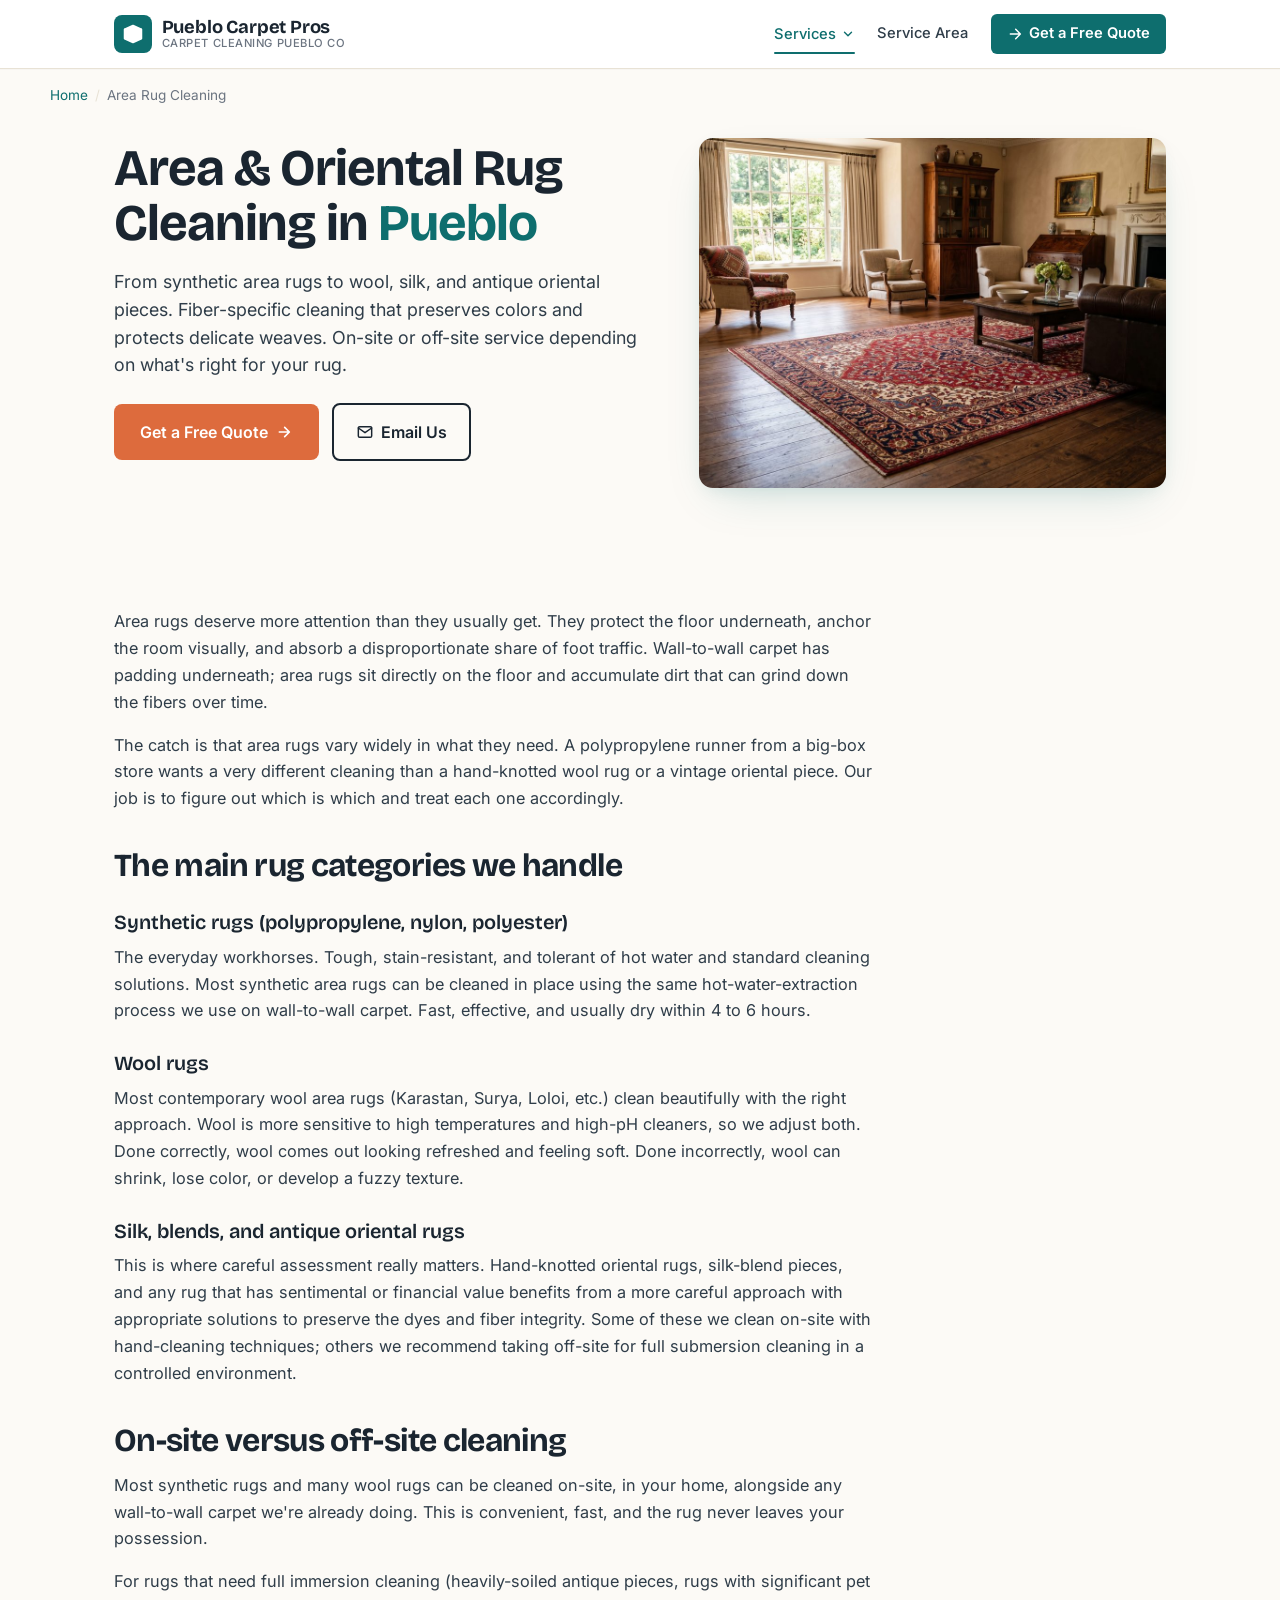
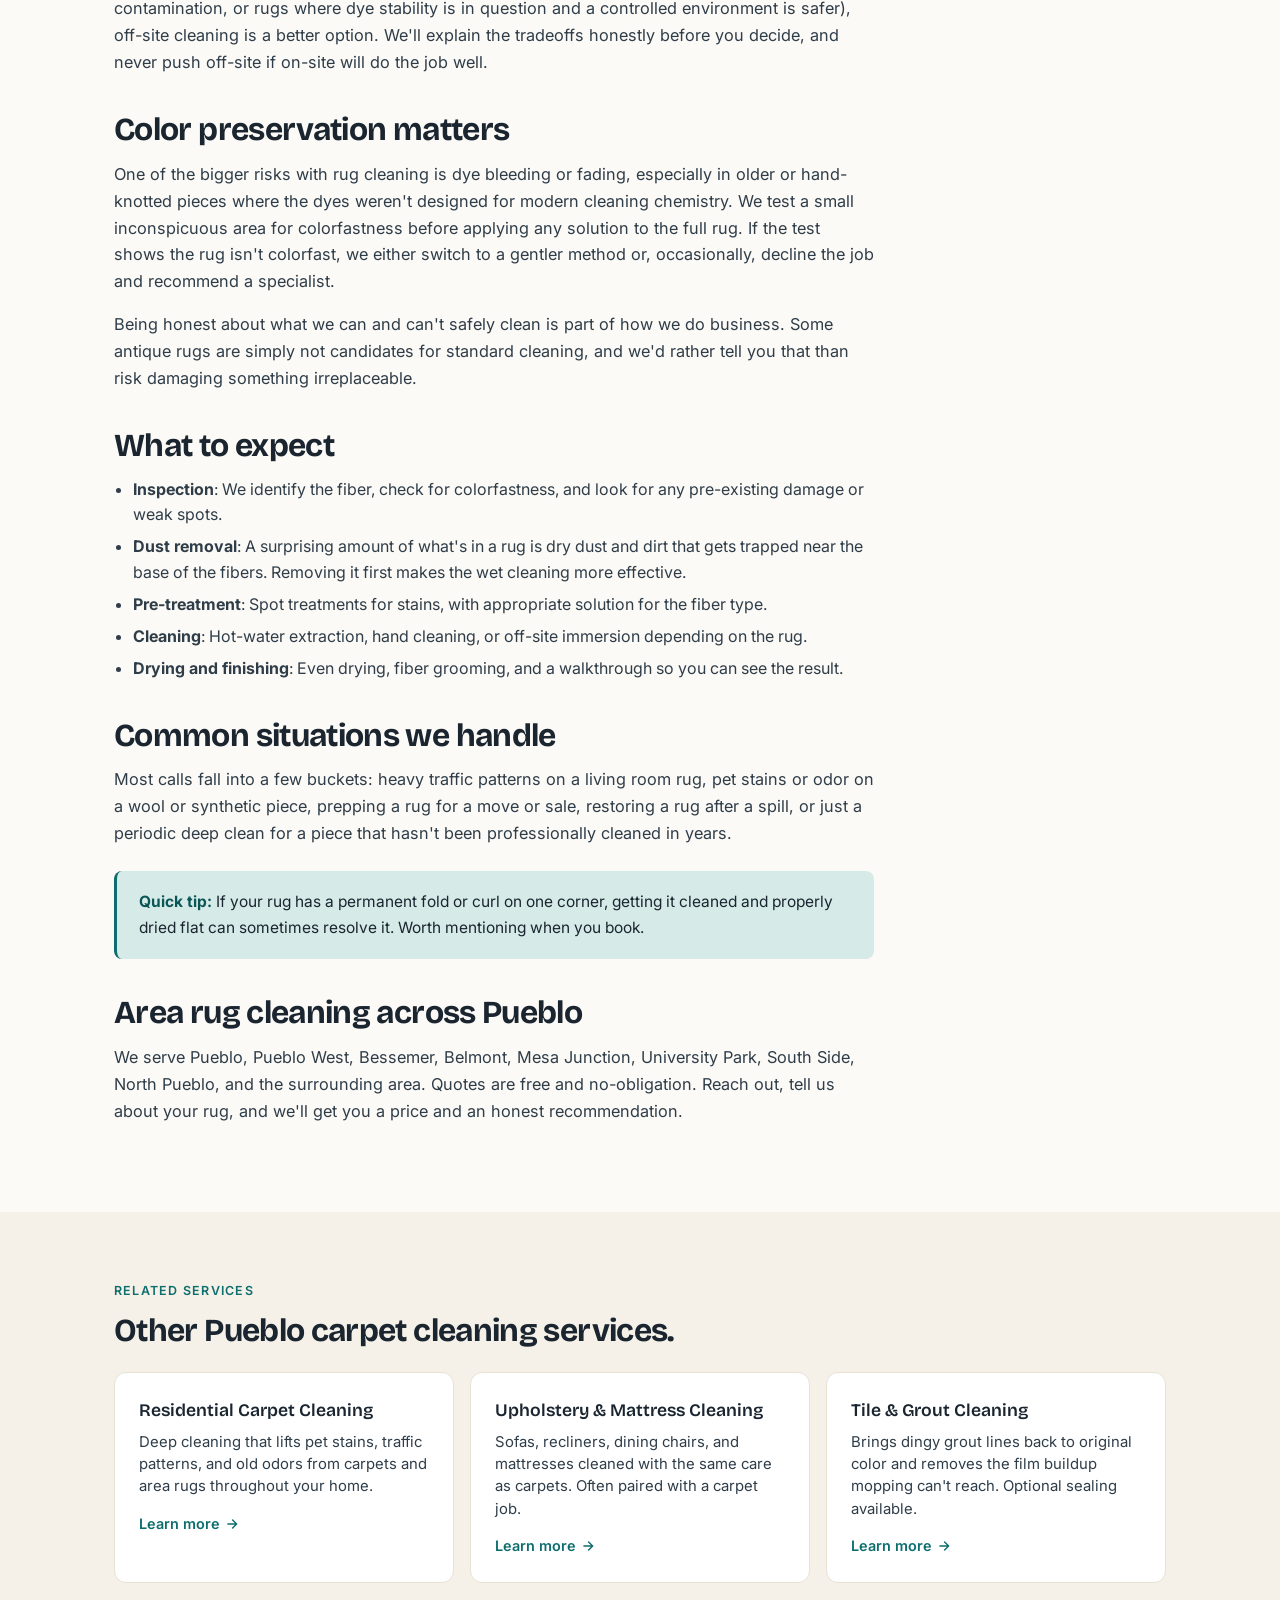
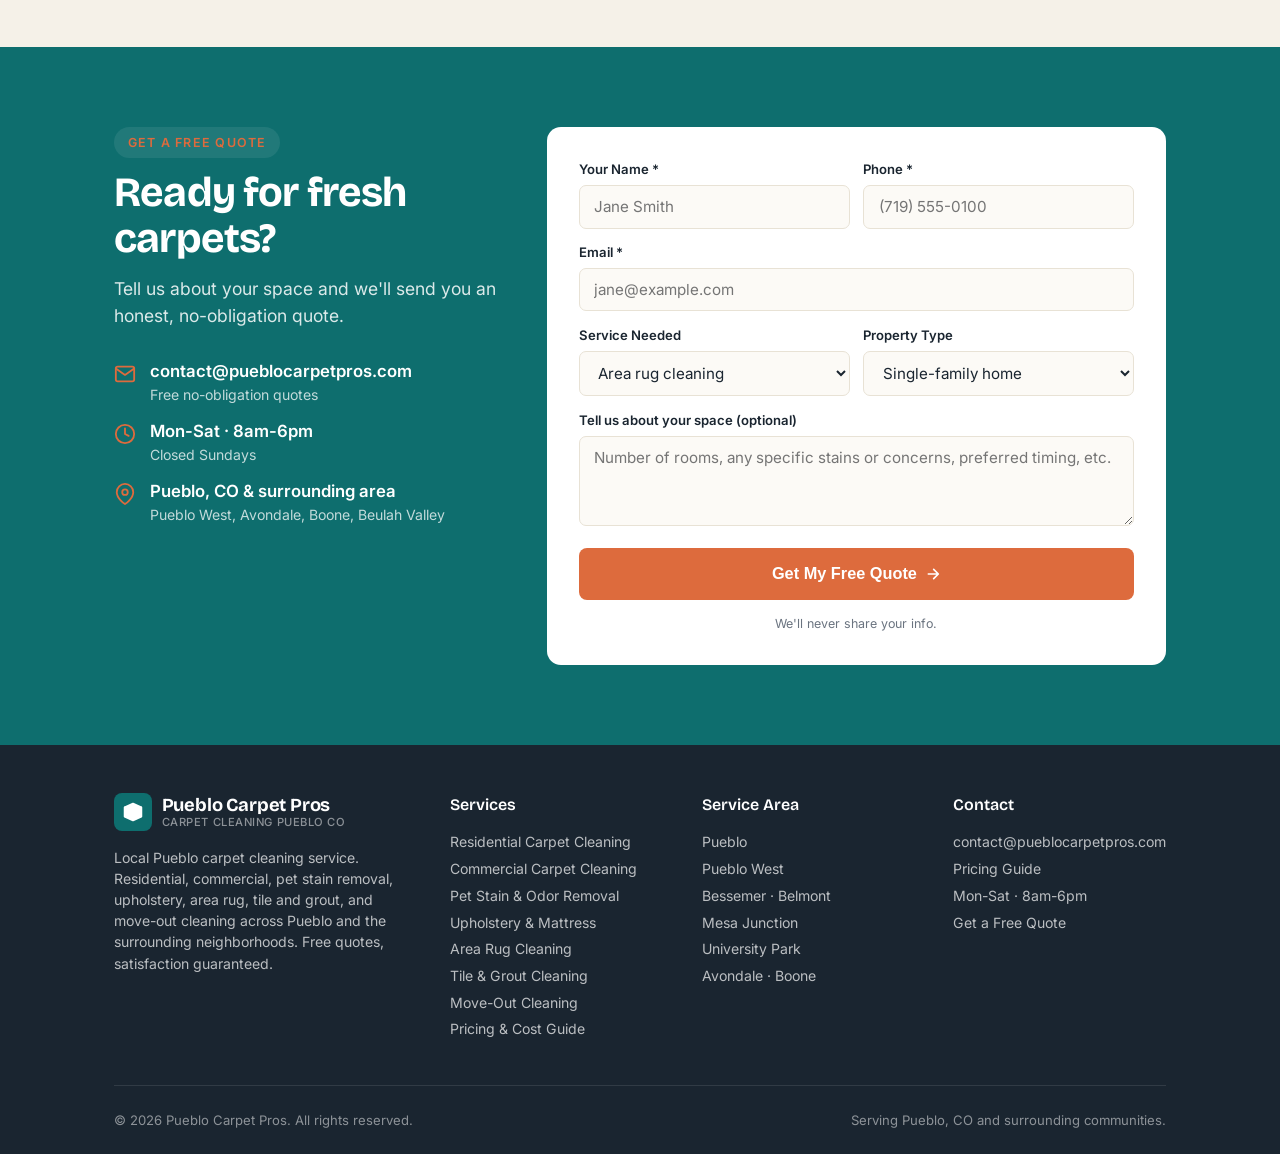
==== area-rug-cleaning-pueblo/index.html @ 42b5dabe "Restructure site: sticky nav with Services dropdown + dedicated service pages - Rebuild homepage as " ====
<!DOCTYPE html>
<html lang="en">
<head>
<meta charset="UTF-8" />
<meta name="viewport" content="width=device-width, initial-scale=1.0" />

<script async src="https://www.googletagmanager.com/gtag/js?id=G-DEKVT06JYV"></script>
<script>
  window.dataLayer = window.dataLayer || [];
  function gtag(){dataLayer.push(arguments);}
  gtag('js', new Date());
  gtag('config', 'G-DEKVT06JYV');
</script>

<title>Area Rug &amp; Oriental Rug Cleaning Pueblo CO | Pueblo Carpet Pros</title>
<meta name="description" content="Area and oriental rug cleaning in Pueblo, CO. Careful fiber-specific cleaning for synthetic, wool, silk, and antique rugs. On-site or off-site service. Free, no-obligation quotes." />
<meta name="robots" content="index, follow" />
<meta name="author" content="Pueblo Carpet Pros" />
<meta name="geo.region" content="US-CO" />
<meta name="geo.placename" content="Pueblo" />
<link rel="canonical" href="https://pueblocarpetpros.com/area-rug-cleaning-pueblo/" />

<!-- Open Graph -->
<meta property="og:type" content="article" />
<meta property="og:url" content="https://pueblocarpetpros.com/area-rug-cleaning-pueblo/" />
<meta property="og:title" content="Area Rug &amp; Oriental Rug Cleaning Pueblo CO | Pueblo Carpet Pros" />
<meta property="og:description" content="Area and oriental rug cleaning in Pueblo, CO. Careful fiber-specific cleaning for synthetic, wool, silk, and antique rugs. On-site or off-site service. Free, no-obligation quotes." />
<meta property="og:image" content="https://pueblocarpetpros.com/images/area-rug.jpg" />
<meta property="og:locale" content="en_US" />

<!-- Twitter Card -->
<meta name="twitter:card" content="summary_large_image" />
<meta name="twitter:url" content="https://pueblocarpetpros.com/area-rug-cleaning-pueblo/" />
<meta name="twitter:title" content="Area Rug &amp; Oriental Rug Cleaning Pueblo CO | Pueblo Carpet Pros" />
<meta name="twitter:description" content="Area and oriental rug cleaning in Pueblo, CO. Careful fiber-specific cleaning for synthetic, wool, silk, and antique rugs. On-site or off-site service. Free, no-obligation quotes." />
<meta name="twitter:image" content="https://pueblocarpetpros.com/images/area-rug.jpg" />

<link rel="icon" type="image/svg+xml" href="data:image/svg+xml,%3Csvg xmlns='http://www.w3.org/2000/svg' viewBox='0 0 32 32'%3E%3Crect width='32' height='32' rx='6' fill='%230e6e6e'/%3E%3Cpath d='M5 11l11-5 11 5M5 11v12l11 5 11-5V11M5 11l11 5 11-5M16 16v12' fill='none' stroke='%23ffffff' stroke-width='2.5' stroke-linecap='round' stroke-linejoin='round'/%3E%3C/svg%3E" />
<link rel="preconnect" href="https://fonts.googleapis.com">
<link rel="preconnect" href="https://fonts.gstatic.com" crossorigin>
<link href="https://fonts.googleapis.com/css2?family=Bricolage+Grotesque:opsz,wght@12..96,500;12..96,600;12..96,700&family=Inter:wght@400;500;600;700&display=swap" rel="stylesheet">
<link rel="stylesheet" href="/styles.css" />

<script type="application/ld+json">
{
  "@context": "https://schema.org",
  "@type": "BreadcrumbList",
  "itemListElement": [
    {"@type": "ListItem", "position": 1, "name": "Home", "item": "https://pueblocarpetpros.com/"},
    {"@type": "ListItem", "position": 2, "name": "Area Rug Cleaning", "item": "https://pueblocarpetpros.com/area-rug-cleaning-pueblo/"}
  ]
}
</script>

<script type="application/ld+json">
{
  "@context": "https://schema.org",
  "@type": "Service",
  "serviceType": "Area Rug Cleaning",
  "provider": {
    "@type": "ProfessionalService",
    "name": "Pueblo Carpet Pros",
    "url": "https://pueblocarpetpros.com/",
    "email": "contact@pueblocarpetpros.com"
  },
  "areaServed": [
    {"@type": "City", "name": "Pueblo"},
    {"@type": "City", "name": "Pueblo West"},
    {"@type": "City", "name": "Avondale"},
    {"@type": "City", "name": "Boone"}
  ],
  "description": "Area and oriental rug cleaning in Pueblo, CO. Careful fiber-specific cleaning for synthetic, wool, silk, and antique rugs. On-site or off-site service. Free, no-obligation quotes."
}
</script>

</head>
<body>

<header class="header">
  <div class="wrap">
    <a href="/" class="logo">
      <span class="logo-mark">
        <svg viewBox="0 0 24 24" fill="none" stroke="currentColor" stroke-width="2.2" stroke-linecap="round" stroke-linejoin="round"><path d="M3 7l9-4 9 4M3 7v10l9 4 9-4V7M3 7l9 4 9-4M12 11v10"/></svg>
      </span>
      <span class="logo-text">Pueblo Carpet Pros<small>Carpet Cleaning Pueblo CO</small></span>
    </a>
    <button class="nav-toggle" aria-label="Toggle menu" aria-expanded="false" aria-controls="primary-nav">
      <svg class="nav-icon-open" viewBox="0 0 24 24" fill="none" stroke="currentColor" stroke-width="2.2" stroke-linecap="round" stroke-linejoin="round"><line x1="3" y1="6" x2="21" y2="6"/><line x1="3" y1="12" x2="21" y2="12"/><line x1="3" y1="18" x2="21" y2="18"/></svg>
      <svg class="nav-icon-close" viewBox="0 0 24 24" fill="none" stroke="currentColor" stroke-width="2.2" stroke-linecap="round" stroke-linejoin="round"><line x1="6" y1="6" x2="18" y2="18"/><line x1="6" y1="18" x2="18" y2="6"/></svg>
    </button>
    <nav class="header-nav" id="primary-nav">
      <div class="nav-dropdown">
        <button class="nav-link nav-dropdown-toggle is-active" aria-expanded="false" aria-haspopup="true">
          Services
          <svg class="nav-chevron" viewBox="0 0 24 24" fill="none" stroke="currentColor" stroke-width="2.4" stroke-linecap="round" stroke-linejoin="round"><polyline points="6 9 12 15 18 9"/></svg>
        </button>
        <div class="nav-dropdown-menu" role="menu">
          <a href="/#residential" role="menuitem" class="">Residential Carpet Cleaning</a>
          <a href="/commercial-carpet-cleaning-pueblo/" role="menuitem" class="">Commercial Carpet Cleaning</a>
          <a href="/pet-stain-removal-pueblo/" role="menuitem" class="">Pet Stain & Odor Removal</a>
          <a href="/upholstery-cleaning-pueblo/" role="menuitem" class="">Upholstery & Mattress Cleaning</a>
          <a href="/area-rug-cleaning-pueblo/" role="menuitem" class="is-active">Area Rug Cleaning</a>
          <a href="/tile-grout-cleaning-pueblo/" role="menuitem" class="">Tile & Grout Cleaning</a>
          <a href="/move-out-carpet-cleaning-pueblo/" role="menuitem" class="">Move-Out Carpet Cleaning</a>
          <div class="nav-dropdown-sep"></div>
          <a href="/carpet-cleaning-cost-pueblo/" role="menuitem" class="">Pricing & Cost Guide</a>
        </div>
      </div>
      <a href="/#service-area" class="nav-link">Service Area</a>
      <a href="#contact" class="phone-btn">
        <svg viewBox="0 0 24 24" fill="none" stroke="currentColor" stroke-width="2.2" stroke-linecap="round" stroke-linejoin="round"><path d="M5 12h14M13 5l7 7-7 7"/></svg>
        Get a Free Quote
      </a>
    </nav>
  </div>
</header>


<div class="wrap breadcrumb">
  <a href="/">Home</a><span class="sep">/</span><span>Area Rug Cleaning</span>
</div>


<section class="svc-hero">
  <div class="wrap">
    <div class="svc-hero-grid">
      <div>
        <h1>Area &amp; Oriental Rug Cleaning in <span>Pueblo</span></h1>
        <p class="sub">From synthetic area rugs to wool, silk, and antique oriental pieces. Fiber-specific cleaning that preserves colors and protects delicate weaves. On-site or off-site service depending on what's right for your rug.</p>
        <div class="hero-ctas">
          <a href="#contact" class="btn-primary">
            Get a Free Quote
            <svg width="16" height="16" viewBox="0 0 24 24" fill="none" stroke="currentColor" stroke-width="2.5" stroke-linecap="round" stroke-linejoin="round"><path d="M5 12h14M13 5l7 7-7 7"/></svg>
          </a>
          <a href="mailto:contact@pueblocarpetpros.com" class="btn-secondary">
            <svg width="16" height="16" viewBox="0 0 24 24" fill="none" stroke="currentColor" stroke-width="2.2" stroke-linecap="round" stroke-linejoin="round"><path d="M4 4h16c1.1 0 2 .9 2 2v12c0 1.1-.9 2-2 2H4c-1.1 0-2-.9-2-2V6c0-1.1.9-2 2-2z"/><polyline points="22,6 12,13 2,6"/></svg>
            Email Us
          </a>
        </div>
      </div>
      <div class="svc-hero-image">
        <img src="/images/area-rug.jpg" alt="Traditional oriental area rug in a Pueblo home after professional rug cleaning" loading="eager" />
      </div>
    </div>
  </div>
</section>

<section>
  <div class="wrap">
    <article class="prose">
      <p>Area rugs deserve more attention than they usually get. They protect the floor underneath, anchor the room visually, and absorb a disproportionate share of foot traffic. Wall-to-wall carpet has padding underneath; area rugs sit directly on the floor and accumulate dirt that can grind down the fibers over time.</p>
      <p>The catch is that area rugs vary widely in what they need. A polypropylene runner from a big-box store wants a very different cleaning than a hand-knotted wool rug or a vintage oriental piece. Our job is to figure out which is which and treat each one accordingly.</p>

      <h2>The main rug categories we handle</h2>
      <h3>Synthetic rugs (polypropylene, nylon, polyester)</h3>
      <p>The everyday workhorses. Tough, stain-resistant, and tolerant of hot water and standard cleaning solutions. Most synthetic area rugs can be cleaned in place using the same hot-water-extraction process we use on wall-to-wall carpet. Fast, effective, and usually dry within 4 to 6 hours.</p>

      <h3>Wool rugs</h3>
      <p>Most contemporary wool area rugs (Karastan, Surya, Loloi, etc.) clean beautifully with the right approach. Wool is more sensitive to high temperatures and high-pH cleaners, so we adjust both. Done correctly, wool comes out looking refreshed and feeling soft. Done incorrectly, wool can shrink, lose color, or develop a fuzzy texture.</p>

      <h3>Silk, blends, and antique oriental rugs</h3>
      <p>This is where careful assessment really matters. Hand-knotted oriental rugs, silk-blend pieces, and any rug that has sentimental or financial value benefits from a more careful approach with appropriate solutions to preserve the dyes and fiber integrity. Some of these we clean on-site with hand-cleaning techniques; others we recommend taking off-site for full submersion cleaning in a controlled environment.</p>

      <h2>On-site versus off-site cleaning</h2>
      <p>Most synthetic rugs and many wool rugs can be cleaned on-site, in your home, alongside any wall-to-wall carpet we're already doing. This is convenient, fast, and the rug never leaves your possession.</p>
      <p>For rugs that need full immersion cleaning (heavily-soiled antique pieces, rugs with significant pet contamination, or rugs where dye stability is in question and a controlled environment is safer), off-site cleaning is a better option. We'll explain the tradeoffs honestly before you decide, and never push off-site if on-site will do the job well.</p>

      <h2>Color preservation matters</h2>
      <p>One of the bigger risks with rug cleaning is dye bleeding or fading, especially in older or hand-knotted pieces where the dyes weren't designed for modern cleaning chemistry. We test a small inconspicuous area for colorfastness before applying any solution to the full rug. If the test shows the rug isn't colorfast, we either switch to a gentler method or, occasionally, decline the job and recommend a specialist.</p>
      <p>Being honest about what we can and can't safely clean is part of how we do business. Some antique rugs are simply not candidates for standard cleaning, and we'd rather tell you that than risk damaging something irreplaceable.</p>

      <h2>What to expect</h2>
      <ul>
        <li><strong>Inspection</strong>: We identify the fiber, check for colorfastness, and look for any pre-existing damage or weak spots.</li>
        <li><strong>Dust removal</strong>: A surprising amount of what's in a rug is dry dust and dirt that gets trapped near the base of the fibers. Removing it first makes the wet cleaning more effective.</li>
        <li><strong>Pre-treatment</strong>: Spot treatments for stains, with appropriate solution for the fiber type.</li>
        <li><strong>Cleaning</strong>: Hot-water extraction, hand cleaning, or off-site immersion depending on the rug.</li>
        <li><strong>Drying and finishing</strong>: Even drying, fiber grooming, and a walkthrough so you can see the result.</li>
      </ul>

      <h2>Common situations we handle</h2>
      <p>Most calls fall into a few buckets: heavy traffic patterns on a living room rug, pet stains or odor on a wool or synthetic piece, prepping a rug for a move or sale, restoring a rug after a spill, or just a periodic deep clean for a piece that hasn't been professionally cleaned in years.</p>

      <div class="callout">
        <p><strong>Quick tip:</strong> If your rug has a permanent fold or curl on one corner, getting it cleaned and properly dried flat can sometimes resolve it. Worth mentioning when you book.</p>
      </div>

      <h2>Area rug cleaning across Pueblo</h2>
      <p>We serve Pueblo, Pueblo West, Bessemer, Belmont, Mesa Junction, University Park, South Side, North Pueblo, and the surrounding area. Quotes are free and no-obligation. Reach out, tell us about your rug, and we'll get you a price and an honest recommendation.</p>

    </article>
  </div>
</section>

<section class="related">
  <div class="wrap">
    <span class="section-eyebrow">Related Services</span>
    <h2 style="font-size: clamp(1.5rem, 2.8vw, 2rem);">Other Pueblo carpet cleaning services.</h2>
    <div class="related-grid">
      <a class="related-card" href="/#residential">
        <h3>Residential Carpet Cleaning</h3>
        <p>Deep cleaning that lifts pet stains, traffic patterns, and old odors from carpets and area rugs throughout your home.</p>
        <span class="related-cta">Learn more <svg width="14" height="14" viewBox="0 0 24 24" fill="none" stroke="currentColor" stroke-width="2.4" stroke-linecap="round" stroke-linejoin="round"><path d="M5 12h14M13 5l7 7-7 7"/></svg></span>
      </a>
      <a class="related-card" href="/upholstery-cleaning-pueblo/">
        <h3>Upholstery & Mattress Cleaning</h3>
        <p>Sofas, recliners, dining chairs, and mattresses cleaned with the same care as carpets. Often paired with a carpet job.</p>
        <span class="related-cta">Learn more <svg width="14" height="14" viewBox="0 0 24 24" fill="none" stroke="currentColor" stroke-width="2.4" stroke-linecap="round" stroke-linejoin="round"><path d="M5 12h14M13 5l7 7-7 7"/></svg></span>
      </a>
      <a class="related-card" href="/tile-grout-cleaning-pueblo/">
        <h3>Tile & Grout Cleaning</h3>
        <p>Brings dingy grout lines back to original color and removes the film buildup mopping can't reach. Optional sealing available.</p>
        <span class="related-cta">Learn more <svg width="14" height="14" viewBox="0 0 24 24" fill="none" stroke="currentColor" stroke-width="2.4" stroke-linecap="round" stroke-linejoin="round"><path d="M5 12h14M13 5l7 7-7 7"/></svg></span>
      </a>
    </div>
  </div>
</section>


<section id="contact" class="contact">
  <div class="wrap contact-grid">
    <div class="contact-info">
      <span class="section-eyebrow">Get a Free Quote</span>
      <h2>Ready for fresh carpets?</h2>
      <p class="section-lead">Tell us about your space and we'll send you an honest, no-obligation quote.</p>

      <div class="contact-details">
        <div class="contact-detail">
          <svg viewBox="0 0 24 24" fill="none" stroke="currentColor" stroke-width="2" stroke-linecap="round" stroke-linejoin="round"><path d="M4 4h16c1.1 0 2 .9 2 2v12c0 1.1-.9 2-2 2H4c-1.1 0-2-.9-2-2V6c0-1.1.9-2 2-2z"/><polyline points="22,6 12,13 2,6"/></svg>
          <div><strong>contact@pueblocarpetpros.com</strong><span>Free no-obligation quotes</span></div>
        </div>
        <div class="contact-detail">
          <svg viewBox="0 0 24 24" fill="none" stroke="currentColor" stroke-width="2" stroke-linecap="round" stroke-linejoin="round"><circle cx="12" cy="12" r="10"/><polyline points="12 6 12 12 16 14"/></svg>
          <div><strong>Mon-Sat &middot; 8am-6pm</strong><span>Closed Sundays</span></div>
        </div>
        <div class="contact-detail">
          <svg viewBox="0 0 24 24" fill="none" stroke="currentColor" stroke-width="2" stroke-linecap="round" stroke-linejoin="round"><path d="M21 10c0 7-9 13-9 13s-9-6-9-13a9 9 0 0 1 18 0z"/><circle cx="12" cy="10" r="3"/></svg>
          <div><strong>Pueblo, CO &amp; surrounding area</strong><span>Pueblo West, Avondale, Boone, Beulah Valley</span></div>
        </div>
      </div>
    </div>

    <form class="contact-form" name="quote-request" method="POST" data-netlify="true" netlify-honeypot="bot-field">
      <input type="hidden" name="form-name" value="quote-request" />
      <p style="display:none">
        <label>Don't fill this out if you're human: <input name="bot-field" /></label>
      </p>
      <div class="form-row">
        <div class="form-field">
          <label for="name">Your Name *</label>
          <input id="name" type="text" name="name" required placeholder="Jane Smith" />
        </div>
        <div class="form-field">
          <label for="phone">Phone *</label>
          <input id="phone" type="tel" name="phone" required placeholder="(719) 555-0100" />
        </div>
      </div>
      <div class="form-row">
        <div class="form-field full">
          <label for="email">Email *</label>
          <input id="email" type="email" name="email" required placeholder="jane@example.com" />
        </div>
      </div>
      <div class="form-row">
        <div class="form-field">
          <label for="service">Service Needed</label>
          <select id="service" name="service">
            <option>Residential carpet cleaning</option>
            <option>Commercial carpet cleaning</option>
            <option>Pet stain & odor removal</option>
            <option>Upholstery cleaning</option>
            <option selected>Area rug cleaning</option>
            <option>Tile & grout cleaning</option>
            <option>Move-in / move-out</option>
            <option>Not sure / other</option>
          </select>
        </div>
        <div class="form-field">
          <label for="property">Property Type</label>
          <select id="property" name="property">
            <option>Single-family home</option>
            <option>Apartment / condo</option>
            <option>Rental property</option>
            <option>Office / business</option>
            <option>Other</option>
          </select>
        </div>
      </div>
      <div class="form-row">
        <div class="form-field full">
          <label for="notes">Tell us about your space (optional)</label>
          <textarea id="notes" name="notes" placeholder="Number of rooms, any specific stains or concerns, preferred timing, etc."></textarea>
        </div>
      </div>
      <button type="submit" class="btn-primary">
        Get My Free Quote
        <svg width="16" height="16" viewBox="0 0 24 24" fill="none" stroke="currentColor" stroke-width="2.5" stroke-linecap="round" stroke-linejoin="round"><path d="M5 12h14M13 5l7 7-7 7"/></svg>
      </button>
      <p class="form-disclaim">We'll never share your info.</p>
    </form>
  </div>
</section>


<footer>
  <div class="wrap">
    <div class="footer-grid">
      <div>
        <a href="/" class="logo">
          <span class="logo-mark"><svg viewBox="0 0 24 24" fill="none" stroke="currentColor" stroke-width="2.2" stroke-linecap="round" stroke-linejoin="round"><path d="M3 7l9-4 9 4M3 7v10l9 4 9-4V7M3 7l9 4 9-4M12 11v10"/></svg></span>
          <span class="logo-text">Pueblo Carpet Pros<small>Carpet Cleaning Pueblo CO</small></span>
        </a>
        <p style="margin-top: 1rem;">Local Pueblo carpet cleaning service. Residential, commercial, pet stain removal, upholstery, area rug, tile and grout, and move-out cleaning across Pueblo and the surrounding neighborhoods. Free quotes, satisfaction guaranteed.</p>
      </div>
      <div>
        <h4>Services</h4>
        <ul>
          <li><a href="/#residential">Residential Carpet Cleaning</a></li>
          <li><a href="/commercial-carpet-cleaning-pueblo/">Commercial Carpet Cleaning</a></li>
          <li><a href="/pet-stain-removal-pueblo/">Pet Stain &amp; Odor Removal</a></li>
          <li><a href="/upholstery-cleaning-pueblo/">Upholstery &amp; Mattress</a></li>
          <li><a href="/area-rug-cleaning-pueblo/">Area Rug Cleaning</a></li>
          <li><a href="/tile-grout-cleaning-pueblo/">Tile &amp; Grout Cleaning</a></li>
          <li><a href="/move-out-carpet-cleaning-pueblo/">Move-Out Cleaning</a></li>
          <li><a href="/carpet-cleaning-cost-pueblo/">Pricing &amp; Cost Guide</a></li>
        </ul>
      </div>
      <div>
        <h4>Service Area</h4>
        <ul>
          <li>Pueblo</li>
          <li>Pueblo West</li>
          <li>Bessemer &middot; Belmont</li>
          <li>Mesa Junction</li>
          <li>University Park</li>
          <li>Avondale &middot; Boone</li>
        </ul>
      </div>
      <div>
        <h4>Contact</h4>
        <ul>
          <li><a href="mailto:contact@pueblocarpetpros.com">contact@pueblocarpetpros.com</a></li>
          <li><a href="/carpet-cleaning-cost-pueblo/">Pricing Guide</a></li>
          <li>Mon-Sat &middot; 8am-6pm</li>
          <li><a href="#contact">Get a Free Quote</a></li>
        </ul>
      </div>
    </div>
    <div class="footer-bottom">
      <span>&copy; 2026 Pueblo Carpet Pros. All rights reserved.</span>
      <span>Serving Pueblo, CO and surrounding communities.</span>
    </div>
  </div>
</footer>


<script>
(function() {
  var navToggle = document.querySelector('.nav-toggle');
  var nav = document.getElementById('primary-nav');
  var dropdown = document.querySelector('.nav-dropdown');
  var dropdownToggle = document.querySelector('.nav-dropdown-toggle');

  if (navToggle && nav) {
    navToggle.addEventListener('click', function(e) {
      e.stopPropagation();
      var open = nav.classList.toggle('is-open');
      navToggle.setAttribute('aria-expanded', open ? 'true' : 'false');
    });
  }

  if (dropdown && dropdownToggle) {
    dropdownToggle.addEventListener('click', function(e) {
      e.preventDefault();
      e.stopPropagation();
      var open = dropdown.classList.toggle('is-open');
      dropdownToggle.setAttribute('aria-expanded', open ? 'true' : 'false');
    });
  }

  document.addEventListener('click', function(e) {
    if (dropdown && !e.target.closest('.nav-dropdown')) {
      dropdown.classList.remove('is-open');
      if (dropdownToggle) dropdownToggle.setAttribute('aria-expanded', 'false');
    }
    if (nav && nav.classList.contains('is-open') && !e.target.closest('#primary-nav') && !e.target.closest('.nav-toggle')) {
      nav.classList.remove('is-open');
      if (navToggle) navToggle.setAttribute('aria-expanded', 'false');
    }
  });

  document.addEventListener('keydown', function(e) {
    if (e.key === 'Escape') {
      if (dropdown) {
        dropdown.classList.remove('is-open');
        if (dropdownToggle) dropdownToggle.setAttribute('aria-expanded', 'false');
      }
      if (nav) {
        nav.classList.remove('is-open');
        if (navToggle) navToggle.setAttribute('aria-expanded', 'false');
      }
    }
  });
})();
</script>

</body>
</html>
---- styles.css ----
:root {
    --bg: #fcfaf6;
    --surface: #ffffff;
    --surface-2: #f5f1e8;
    --ink: #1a2530;
    --ink-2: #2f3d49;
    --muted: #6b7480;
    --rule: #e8e2d5;
    --rule-2: #f0ecdf;
    --brand: #0e6e6e;
    --brand-dark: #0b5757;
    --brand-tint: #d6ebe8;
    --accent: #dd6b3d;
    --accent-dark: #b9572f;
    --serif: 'Bricolage Grotesque', Georgia, serif;
    --sans: 'Inter', -apple-system, BlinkMacSystemFont, sans-serif;
  }
  * { box-sizing: border-box; margin: 0; padding: 0; }
  html { scroll-behavior: smooth; }
  body { background: var(--bg); color: var(--ink); font-family: var(--sans); font-size: 17px; line-height: 1.55; -webkit-font-smoothing: antialiased; }
  img { max-width: 100%; height: auto; display: block; }
  a { color: var(--brand); text-decoration: none; }
  a:hover { color: var(--brand-dark); }

  .wrap { max-width: 1180px; margin: 0 auto; padding: 0 5%; }

  /* HEADER */
  .header { background: var(--surface); border-bottom: 1px solid var(--rule); position: sticky; top: 0; z-index: 100; padding: 0.85rem 0; box-shadow: 0 1px 0 rgba(0,0,0,0.02); }
  .header .wrap { display: flex; align-items: center; justify-content: space-between; gap: 1rem; position: relative; }
  .logo { display: flex; align-items: center; gap: 0.6rem; flex-shrink: 0; }
  .logo-mark { width: 38px; height: 38px; background: var(--brand); display: flex; align-items: center; justify-content: center; border-radius: 8px; }
  .logo-mark svg { width: 22px; height: 22px; fill: #fff; color: #fff; }
  .logo-text { font-family: var(--serif); font-weight: 700; font-size: 1.15rem; color: var(--ink); letter-spacing: -0.01em; line-height: 1; }
  .logo-text small { display: block; font-family: var(--sans); font-weight: 500; font-size: 0.7rem; color: var(--muted); margin-top: 2px; letter-spacing: 0.05em; text-transform: uppercase; }

  .nav-toggle { display: none; background: transparent; border: none; padding: 0.4rem; cursor: pointer; color: var(--ink); border-radius: 6px; }
  .nav-toggle:hover { background: var(--surface-2); }
  .nav-toggle svg { width: 26px; height: 26px; display: block; }
  .nav-toggle .nav-icon-close { display: none; }
  .nav-toggle[aria-expanded="true"] .nav-icon-open { display: none; }
  .nav-toggle[aria-expanded="true"] .nav-icon-close { display: block; }

  .header-nav { display: flex; align-items: center; gap: 1.4rem; }
  .header-nav .nav-link {
    font-size: 0.92rem;
    color: var(--ink-2);
    font-weight: 500;
    background: transparent;
    border: none;
    padding: 0.3rem 0;
    font-family: inherit;
    cursor: pointer;
    display: inline-flex;
    align-items: center;
    gap: 0.3rem;
    position: relative;
    text-decoration: none;
  }
  .header-nav .nav-link:hover { color: var(--brand); }
  .header-nav .nav-link.is-active { color: var(--brand); }
  .header-nav .nav-link.is-active::after {
    content: '';
    position: absolute;
    left: 0; right: 0;
    bottom: -6px;
    height: 2px;
    background: var(--brand);
    border-radius: 2px;
  }

  /* Services dropdown */
  .nav-dropdown { position: relative; }
  .nav-chevron { width: 14px; height: 14px; transition: transform 0.18s; }
  .nav-dropdown-toggle[aria-expanded="true"] .nav-chevron { transform: rotate(180deg); }
  .nav-dropdown-menu {
    position: absolute;
    top: calc(100% + 0.95rem);
    left: -0.85rem;
    min-width: 280px;
    background: var(--surface);
    border: 1px solid var(--rule);
    border-radius: 12px;
    box-shadow: 0 18px 40px -12px rgba(14, 110, 110, 0.18), 0 4px 14px -4px rgba(0,0,0,0.05);
    padding: 0.5rem;
    opacity: 0;
    visibility: hidden;
    transform: translateY(-6px);
    transition: opacity 0.15s, visibility 0.15s, transform 0.15s;
    z-index: 110;
  }
  .nav-dropdown:hover .nav-dropdown-menu,
  .nav-dropdown:focus-within .nav-dropdown-menu,
  .nav-dropdown.is-open .nav-dropdown-menu {
    opacity: 1;
    visibility: visible;
    transform: translateY(0);
  }
  .nav-dropdown-menu a {
    display: block;
    padding: 0.55rem 0.85rem;
    font-size: 0.93rem;
    color: var(--ink-2);
    border-radius: 7px;
    font-weight: 500;
    text-decoration: none;
    line-height: 1.35;
  }
  .nav-dropdown-menu a:hover { background: var(--brand-tint); color: var(--brand-dark); }
  .nav-dropdown-menu a.is-active { background: var(--brand-tint); color: var(--brand-dark); }
  .nav-dropdown-sep { height: 1px; background: var(--rule); margin: 0.4rem 0.5rem; }

  .phone-btn { background: var(--brand); color: #fff !important; padding: 0.55rem 1rem; font-weight: 600; font-size: 0.92rem; border-radius: 6px; display: inline-flex; align-items: center; gap: 0.4rem; text-decoration: none; border: none; cursor: pointer; }
  .phone-btn:hover { background: var(--brand-dark); color: #fff !important; }
  .phone-btn svg { width: 16px; height: 16px; }

  @media (max-width: 860px) {
    .nav-toggle { display: inline-flex; align-items: center; justify-content: center; }
    .header-nav {
      position: absolute;
      top: 100%;
      left: 0;
      right: 0;
      background: var(--surface);
      border-bottom: 1px solid var(--rule);
      box-shadow: 0 14px 30px -12px rgba(0,0,0,0.1);
      flex-direction: column;
      align-items: stretch;
      gap: 0;
      padding: 0.5rem 5%;
      display: none;
      z-index: 99;
    }
    .header-nav.is-open { display: flex; }
    .header-nav .nav-link {
      padding: 0.85rem 0.5rem;
      font-size: 1rem;
      width: 100%;
      justify-content: space-between;
      border-radius: 7px;
    }
    .header-nav .nav-link:hover { background: var(--surface-2); }
    .header-nav .nav-link.is-active::after { display: none; }
    .header-nav .nav-link.is-active { background: var(--brand-tint); }
    .nav-dropdown { width: 100%; }
    .nav-dropdown-menu {
      position: static;
      min-width: 0;
      background: transparent;
      border: none;
      box-shadow: none;
      padding: 0.1rem 0 0.4rem 0.6rem;
      margin-bottom: 0.1rem;
      opacity: 1;
      visibility: visible;
      transform: none;
      display: none;
    }
    .nav-dropdown:hover .nav-dropdown-menu,
    .nav-dropdown:focus-within .nav-dropdown-menu { display: none; }
    .nav-dropdown.is-open .nav-dropdown-menu { display: block; }
    .nav-dropdown-menu a { padding: 0.65rem 0.85rem; font-size: 0.95rem; }
    .nav-dropdown-sep { margin: 0.3rem 0.85rem; }
    .phone-btn { justify-content: center; width: 100%; margin-top: 0.4rem; padding: 0.85rem 1rem; }
  }

  /* HERO */
  .hero { padding: 4rem 0 4.5rem; position: relative; overflow: hidden; }
  .hero-grid { display: grid; grid-template-columns: 1.1fr 1fr; gap: 3rem; align-items: center; }
  @media (max-width: 820px) { .hero-grid { grid-template-columns: 1fr; gap: 2rem; } }
  .hero-eyebrow { display: inline-block; font-size: 0.78rem; font-weight: 600; color: var(--brand); letter-spacing: 0.1em; text-transform: uppercase; background: var(--brand-tint); padding: 0.35rem 0.85rem; border-radius: 999px; margin-bottom: 1.25rem; }
  .hero h1 { font-family: var(--serif); font-weight: 700; font-size: clamp(2.2rem, 5vw, 3.6rem); line-height: 1.05; letter-spacing: -0.025em; color: var(--ink); margin-bottom: 1.1rem; }
  .hero h1 span { color: var(--brand); }
  .hero .sub { font-size: 1.18rem; color: var(--ink-2); line-height: 1.55; margin-bottom: 1.75rem; max-width: 540px; }
  .hero-ctas { display: flex; flex-wrap: wrap; gap: 0.85rem; align-items: center; margin-bottom: 1.5rem; }
  .btn-primary { background: var(--accent); color: #fff; padding: 0.95rem 1.65rem; font-weight: 600; font-size: 1rem; border-radius: 8px; border: none; cursor: pointer; transition: background 0.15s; display: inline-flex; align-items: center; gap: 0.5rem; }
  .btn-primary:hover { background: var(--accent-dark); color: #fff; }
  .btn-secondary { background: transparent; color: var(--ink); padding: 0.9rem 1.4rem; font-weight: 600; font-size: 1rem; border: 2px solid var(--ink); border-radius: 8px; display: inline-flex; align-items: center; gap: 0.5rem; }
  .btn-secondary:hover { background: var(--ink); color: #fff; }
  .hero-trust { display: flex; gap: 1.5rem; flex-wrap: wrap; font-size: 0.88rem; color: var(--muted); }
  .hero-trust span { display: inline-flex; align-items: center; gap: 0.4rem; }
  .hero-trust svg { width: 16px; height: 16px; color: var(--brand); }
  .hero-image { border-radius: 14px; overflow: hidden; box-shadow: 0 20px 50px -20px rgba(14, 110, 110, 0.25), 0 6px 20px -6px rgba(14, 110, 110, 0.15); }
  .hero-image img { width: 100%; aspect-ratio: 16/10; object-fit: cover; }

  /* SECTION COMMON */
  section { padding: 4.5rem 0; }
  .section-eyebrow { display: inline-block; font-size: 0.78rem; font-weight: 600; color: var(--brand); letter-spacing: 0.1em; text-transform: uppercase; margin-bottom: 0.75rem; }
  h2 { font-family: var(--serif); font-weight: 700; font-size: clamp(1.8rem, 3.5vw, 2.6rem); line-height: 1.1; letter-spacing: -0.02em; color: var(--ink); margin-bottom: 0.85rem; }
  .section-lead { font-size: 1.1rem; color: var(--ink-2); max-width: 720px; line-height: 1.55; margin-bottom: 2rem; }

  /* TRUST BAR */
  .trust-bar { background: var(--surface); border-top: 1px solid var(--rule); border-bottom: 1px solid var(--rule); padding: 1.25rem 0; }
  .trust-bar-grid { display: grid; grid-template-columns: repeat(4, 1fr); gap: 1.5rem; align-items: center; }
  @media (max-width: 720px) { .trust-bar-grid { grid-template-columns: repeat(2, 1fr); gap: 1rem; } }
  .trust-item { display: flex; align-items: center; gap: 0.65rem; }
  .trust-item svg { width: 24px; height: 24px; color: var(--brand); flex-shrink: 0; }
  .trust-item div { line-height: 1.3; }
  .trust-item strong { display: block; font-size: 0.92rem; color: var(--ink); font-weight: 600; }
  .trust-item small { display: block; font-size: 0.78rem; color: var(--muted); }

  /* SERVICES */
  .services-grid { display: grid; grid-template-columns: repeat(3, 1fr); gap: 1.25rem; margin-top: 2rem; }
  @media (max-width: 980px) { .services-grid { grid-template-columns: repeat(2, 1fr); } }
  @media (max-width: 580px) { .services-grid { grid-template-columns: 1fr; } }
  .service-card { background: var(--surface); border: 1px solid var(--rule); border-radius: 14px; padding: 2rem 1.85rem; transition: border-color 0.15s, box-shadow 0.15s; }
  .service-card:hover { border-color: var(--brand); box-shadow: 0 10px 30px -10px rgba(14, 110, 110, 0.15); }
  .service-icon { width: 48px; height: 48px; background: var(--brand-tint); border-radius: 10px; display: flex; align-items: center; justify-content: center; margin-bottom: 1rem; }
  .service-icon svg { width: 26px; height: 26px; color: var(--brand); }
  .service-card h3 { font-family: var(--serif); font-weight: 600; font-size: 1.3rem; color: var(--ink); margin-bottom: 0.5rem; line-height: 1.2; }
  .service-card p { font-size: 0.97rem; color: var(--ink-2); line-height: 1.55; margin-bottom: 0.85rem; }
  .service-card .price { font-size: 0.85rem; color: var(--muted); font-weight: 500; }
  .service-card .price strong { color: var(--brand); font-weight: 700; }

  /* SERVICE DETAIL (long-form sections with images) */
  .service-details { background: var(--bg); }
  .service-detail { display: grid; grid-template-columns: 1fr 1fr; gap: 3rem; align-items: center; margin-bottom: 4rem; }
  .service-detail:last-of-type { margin-bottom: 0; }
  .service-detail.flipped .sd-image { order: 2; }
  .service-detail.flipped .sd-content { order: 1; }
  .sd-image { border-radius: 14px; overflow: hidden; box-shadow: 0 15px 40px -15px rgba(14, 110, 110, 0.2); }
  .sd-image img { width: 100%; aspect-ratio: 4/3; object-fit: cover; display: block; }
  .sd-content .sd-eyebrow { display: inline-block; font-size: 0.72rem; font-weight: 600; color: var(--brand); letter-spacing: 0.1em; text-transform: uppercase; background: var(--brand-tint); padding: 0.3rem 0.75rem; border-radius: 999px; margin-bottom: 0.85rem; }
  .sd-content h3 { font-family: var(--serif); font-weight: 700; font-size: 1.7rem; color: var(--ink); margin-bottom: 1rem; line-height: 1.15; letter-spacing: -0.01em; }
  .sd-content p { font-size: 1rem; line-height: 1.65; margin-bottom: 0.9rem; color: var(--ink-2); }
  .sd-content .sd-cta { margin-top: 1.25rem; display: inline-flex; align-items: center; gap: 0.4rem; color: var(--brand); font-weight: 600; font-size: 0.95rem; }
  .sd-content .sd-cta:hover { color: var(--accent); }
  .sd-content .sd-cta svg { width: 14px; height: 14px; transition: transform 0.15s; }
  .sd-content .sd-cta:hover svg { transform: translateX(2px); }
  @media (max-width: 820px) {
    .service-detail, .service-detail.flipped { grid-template-columns: 1fr; gap: 1.5rem; margin-bottom: 3rem; }
    .service-detail.flipped .sd-image, .service-detail.flipped .sd-content { order: initial; }
  }

  /* WHY US */
  .why-us { background: var(--surface-2); }
  .why-grid { display: grid; grid-template-columns: repeat(3, 1fr); gap: 1.25rem; margin-top: 2rem; }
  @media (max-width: 720px) { .why-grid { grid-template-columns: 1fr; } }
  .why-item { background: var(--surface); padding: 1.5rem; border-radius: 12px; border-left: 3px solid var(--brand); }
  .why-item h4 { font-family: var(--serif); font-weight: 600; font-size: 1.05rem; color: var(--ink); margin-bottom: 0.35rem; }
  .why-item p { font-size: 0.92rem; color: var(--ink-2); line-height: 1.5; }

  /* HOW IT WORKS */
  .steps-grid { display: grid; grid-template-columns: repeat(3, 1fr); gap: 1.25rem; margin-top: 2.5rem; position: relative; }
  @media (max-width: 720px) { .steps-grid { grid-template-columns: 1fr; } }
  .steps-grid-4 { display: grid; grid-template-columns: repeat(4, 1fr); gap: 1rem; margin-top: 2.5rem; }
  @media (max-width: 980px) { .steps-grid-4 { grid-template-columns: repeat(2, 1fr); gap: 1.25rem; } }
  @media (max-width: 520px) { .steps-grid-4 { grid-template-columns: 1fr; } }
  .step { background: var(--surface); border: 1px solid var(--rule); border-radius: 14px; padding: 2rem 1.75rem; position: relative; }
  .step-num { position: absolute; top: -18px; left: 1.75rem; background: var(--brand); color: #fff; width: 36px; height: 36px; border-radius: 50%; display: flex; align-items: center; justify-content: center; font-family: var(--serif); font-weight: 700; font-size: 1.05rem; }
  .step h4 { font-family: var(--serif); font-weight: 600; font-size: 1.25rem; color: var(--ink); margin: 0.5rem 0 0.6rem; }
  .step p { font-size: 0.97rem; color: var(--ink-2); line-height: 1.55; }

  /* PRICING */
  .pricing-table { background: var(--surface); border: 1px solid var(--rule); border-radius: 14px; overflow: hidden; margin-top: 2rem; }
  .pricing-row { display: grid; grid-template-columns: 1fr auto; padding: 1.15rem 1.75rem; border-bottom: 1px solid var(--rule-2); align-items: center; gap: 1rem; }
  .pricing-row:last-of-type { border-bottom: none; }
  .pricing-row .item { font-weight: 500; color: var(--ink); font-size: 1rem; }
  .pricing-row .item small { display: block; color: var(--muted); font-size: 0.82rem; font-weight: 400; margin-top: 2px; }
  .pricing-row .price-val { font-family: var(--serif); font-weight: 700; color: var(--brand); font-size: 1.2rem; }
  .pricing-row .price-val small { font-size: 0.7rem; color: var(--muted); font-weight: 500; margin-right: 4px; }
  .pricing-note { background: var(--brand-tint); padding: 1.15rem 1.75rem; font-size: 0.92rem; color: var(--ink-2); }
  .pricing-note strong { color: var(--brand-dark); }

  /* SERVICE AREA */
  .area-grid { display: grid; grid-template-columns: 1.3fr 1fr; gap: 2.5rem; align-items: start; margin-top: 2rem; }
  @media (max-width: 720px) { .area-grid { grid-template-columns: 1fr; gap: 1.5rem; } }
  .area-list { background: var(--surface); border: 1px solid var(--rule); border-radius: 14px; padding: 2rem; }
  .area-list h3 { font-family: var(--serif); font-weight: 600; font-size: 1.1rem; color: var(--ink); margin-bottom: 1rem; }
  .area-list ul { list-style: none; display: grid; grid-template-columns: 1fr 1fr; gap: 0.5rem 1rem; }
  .area-list ul li { display: flex; align-items: center; gap: 0.4rem; font-size: 0.94rem; color: var(--ink-2); }
  .area-list ul li::before { content: ''; width: 6px; height: 6px; background: var(--brand); border-radius: 50%; flex-shrink: 0; }

  /* TESTIMONIALS */
  .testimonials { background: var(--surface-2); }
  .test-grid { display: grid; grid-template-columns: repeat(3, 1fr); gap: 1.25rem; margin-top: 2.5rem; }
  @media (max-width: 820px) { .test-grid { grid-template-columns: 1fr; } }
  .test-card { background: var(--surface); padding: 1.75rem; border-radius: 12px; border-top: 3px solid var(--accent); }
  .test-stars { color: var(--accent); font-size: 1rem; letter-spacing: 2px; margin-bottom: 0.85rem; }
  .test-quote { font-family: var(--serif); font-weight: 500; font-size: 1.05rem; line-height: 1.45; color: var(--ink); margin-bottom: 1rem; }
  .test-quote::before { content: '"'; color: var(--brand); }
  .test-quote::after { content: '"'; color: var(--brand); }
  .test-author { font-size: 0.85rem; color: var(--muted); font-weight: 500; }

  /* FAQ */
  .faq-list { margin-top: 2rem; max-width: 820px; }
  .faq-item { background: var(--surface); border: 1px solid var(--rule); border-radius: 10px; margin-bottom: 0.65rem; overflow: hidden; }
  .faq-q { padding: 1.15rem 1.5rem; font-weight: 600; font-size: 1.02rem; color: var(--ink); cursor: pointer; list-style: none; display: flex; justify-content: space-between; align-items: center; gap: 1rem; }
  .faq-q::after { content: '+'; font-family: var(--serif); font-weight: 700; font-size: 1.5rem; color: var(--brand); transition: transform 0.2s; }
  details[open] .faq-q::after { transform: rotate(45deg); }
  .faq-a { padding: 0 1.5rem 1.25rem; color: var(--ink-2); line-height: 1.6; font-size: 0.97rem; }

  /* CONTACT */
  .contact { background: var(--brand); color: #fff; padding: 5rem 0; }
  .contact-grid { display: grid; grid-template-columns: 1fr 1.1fr; gap: 3rem; align-items: start; }
  @media (max-width: 820px) { .contact-grid { grid-template-columns: 1fr; gap: 2rem; } }
  .contact-info .section-eyebrow { color: var(--accent); background: rgba(255,255,255,0.08); padding: 0.35rem 0.85rem; border-radius: 999px; }
  .contact-info h2 { color: #fff; }
  .contact-info .section-lead { color: rgba(255,255,255,0.85); }
  .contact-details { margin-top: 1.5rem; }
  .contact-detail { display: flex; align-items: start; gap: 0.85rem; margin-bottom: 1rem; }
  .contact-detail svg { width: 22px; height: 22px; color: var(--accent); flex-shrink: 0; margin-top: 2px; }
  .contact-detail strong { display: block; font-size: 1.05rem; font-weight: 600; color: #fff; line-height: 1.2; }
  .contact-detail span { display: block; font-size: 0.88rem; color: rgba(255,255,255,0.75); margin-top: 2px; }
  .contact-form { background: var(--surface); padding: 2rem; border-radius: 14px; }
  .form-row { display: grid; grid-template-columns: 1fr 1fr; gap: 0.85rem; margin-bottom: 0.85rem; }
  @media (max-width: 520px) { .form-row { grid-template-columns: 1fr; } }
  .form-field { display: flex; flex-direction: column; gap: 0.35rem; }
  .form-field.full { grid-column: 1 / -1; }
  .form-field label { font-size: 0.82rem; font-weight: 600; color: var(--ink); }
  .form-field input, .form-field select, .form-field textarea { padding: 0.7rem 0.9rem; border: 1px solid var(--rule); border-radius: 7px; font-family: var(--sans); font-size: 0.95rem; color: var(--ink); background: var(--bg); }
  .form-field input:focus, .form-field select:focus, .form-field textarea:focus { outline: none; border-color: var(--brand); }
  .form-field textarea { min-height: 90px; resize: vertical; }
  .contact-form .btn-primary { width: 100%; justify-content: center; margin-top: 0.5rem; padding: 1.05rem; font-size: 1.02rem; }
  .form-disclaim { font-size: 0.78rem; color: var(--muted); text-align: center; margin-top: 0.85rem; }

  /* FOOTER */
  footer { background: var(--ink); color: #fff; padding: 3rem 0 1.5rem; }
  .footer-grid { display: grid; grid-template-columns: 1.4fr 1fr 1fr 1fr; gap: 2.5rem; margin-bottom: 2.5rem; }
  @media (max-width: 720px) { .footer-grid { grid-template-columns: 1fr 1fr; gap: 1.5rem; } }
  @media (max-width: 480px) { .footer-grid { grid-template-columns: 1fr; } }
  footer h4 { font-family: var(--serif); font-weight: 600; font-size: 1rem; color: #fff; margin-bottom: 0.85rem; }
  footer p, footer li { font-size: 0.88rem; color: rgba(255,255,255,0.7); line-height: 1.5; }
  footer ul { list-style: none; }
  footer ul li { margin-bottom: 0.35rem; }
  footer ul li a { color: rgba(255,255,255,0.7); }
  footer ul li a:hover { color: var(--accent); }
  footer .logo-text { color: #fff; }
  footer .logo-text small { color: rgba(255,255,255,0.5); }
  footer .footer-bottom { padding-top: 1.5rem; border-top: 1px solid rgba(255,255,255,0.1); display: flex; justify-content: space-between; flex-wrap: wrap; gap: 1rem; font-size: 0.82rem; color: rgba(255,255,255,0.5); }

  /* HELPER */
  .center { text-align: center; }
  .text-center-section { text-align: center; }
  .text-center-section .section-lead { margin-left: auto; margin-right: auto; }

  /* BREADCRUMB (service + cost sub-pages) */
  .breadcrumb { padding: 1rem 0 0; font-size: 0.85rem; color: var(--muted); }
  .breadcrumb a { color: var(--brand); }
  .breadcrumb a:hover { color: var(--brand-dark); }
  .breadcrumb span.sep { margin: 0 0.45rem; color: var(--rule); }

  /* SERVICE PAGE HERO (compact, image-on-right) */
  .svc-hero { padding: 2rem 0 3rem; }
  .svc-hero-grid { display: grid; grid-template-columns: 1.15fr 1fr; gap: 3rem; align-items: center; }
  @media (max-width: 820px) { .svc-hero-grid { grid-template-columns: 1fr; gap: 2rem; } }
  .svc-hero h1 { font-family: var(--serif); font-weight: 700; font-size: clamp(2rem, 4.5vw, 3.2rem); line-height: 1.08; letter-spacing: -0.02em; color: var(--ink); margin-bottom: 1.05rem; }
  .svc-hero h1 span { color: var(--brand); }
  .svc-hero .sub { font-size: 1.12rem; color: var(--ink-2); line-height: 1.55; margin-bottom: 1.5rem; max-width: 540px; }
  .svc-hero-image { border-radius: 14px; overflow: hidden; box-shadow: 0 18px 45px -18px rgba(14, 110, 110, 0.22), 0 6px 18px -6px rgba(14, 110, 110, 0.12); }
  .svc-hero-image img { width: 100%; aspect-ratio: 4/3; object-fit: cover; }

  /* PROSE BLOCKS (long-form content for service pages) */
  .prose { max-width: 760px; }
  .prose h2 { margin-top: 2.25rem; margin-bottom: 0.85rem; font-size: clamp(1.55rem, 3vw, 2rem); }
  .prose h3 { font-family: var(--serif); font-weight: 600; font-size: 1.25rem; color: var(--ink); margin-top: 1.65rem; margin-bottom: 0.55rem; line-height: 1.25; }
  .prose p { font-size: 1.02rem; color: var(--ink-2); line-height: 1.65; margin-bottom: 1rem; }
  .prose ul { margin: 0 0 1rem 1.2rem; }
  .prose ul li { font-size: 1rem; color: var(--ink-2); line-height: 1.6; margin-bottom: 0.4rem; }
  .prose-grid { display: grid; grid-template-columns: 1fr 1fr; gap: 1.25rem; margin-top: 1.5rem; }
  @media (max-width: 720px) { .prose-grid { grid-template-columns: 1fr; } }
  .prose-card { background: var(--surface); border: 1px solid var(--rule); border-radius: 12px; padding: 1.5rem; }
  .prose-card h3 { margin-top: 0; }
  .prose-card p { margin-bottom: 0; font-size: 0.97rem; }

  /* RELATED SERVICES BLOCK */
  .related { background: var(--surface-2); padding: 4rem 0; }
  .related-grid { display: grid; grid-template-columns: repeat(3, 1fr); gap: 1rem; margin-top: 1.5rem; }
  @media (max-width: 820px) { .related-grid { grid-template-columns: 1fr; } }
  .related-card { background: var(--surface); border: 1px solid var(--rule); border-radius: 12px; padding: 1.5rem; transition: border-color 0.15s, transform 0.15s; display: block; color: inherit; text-decoration: none; }
  .related-card:hover { border-color: var(--brand); transform: translateY(-2px); color: inherit; }
  .related-card h3 { font-family: var(--serif); font-weight: 600; font-size: 1.1rem; color: var(--ink); margin-bottom: 0.4rem; }
  .related-card p { font-size: 0.93rem; color: var(--ink-2); line-height: 1.5; margin-bottom: 0.75rem; }
  .related-card .related-cta { color: var(--brand); font-size: 0.9rem; font-weight: 600; display: inline-flex; align-items: center; gap: 0.3rem; }
  .related-card:hover .related-cta { color: var(--accent); }

  /* CALLOUT (highlight box for key info) */
  .callout { background: var(--brand-tint); border-left: 3px solid var(--brand); padding: 1.15rem 1.4rem; border-radius: 8px; margin: 1.5rem 0; }
  .callout p { margin-bottom: 0; color: var(--ink); font-size: 0.97rem; }
  .callout strong { color: var(--brand-dark); }
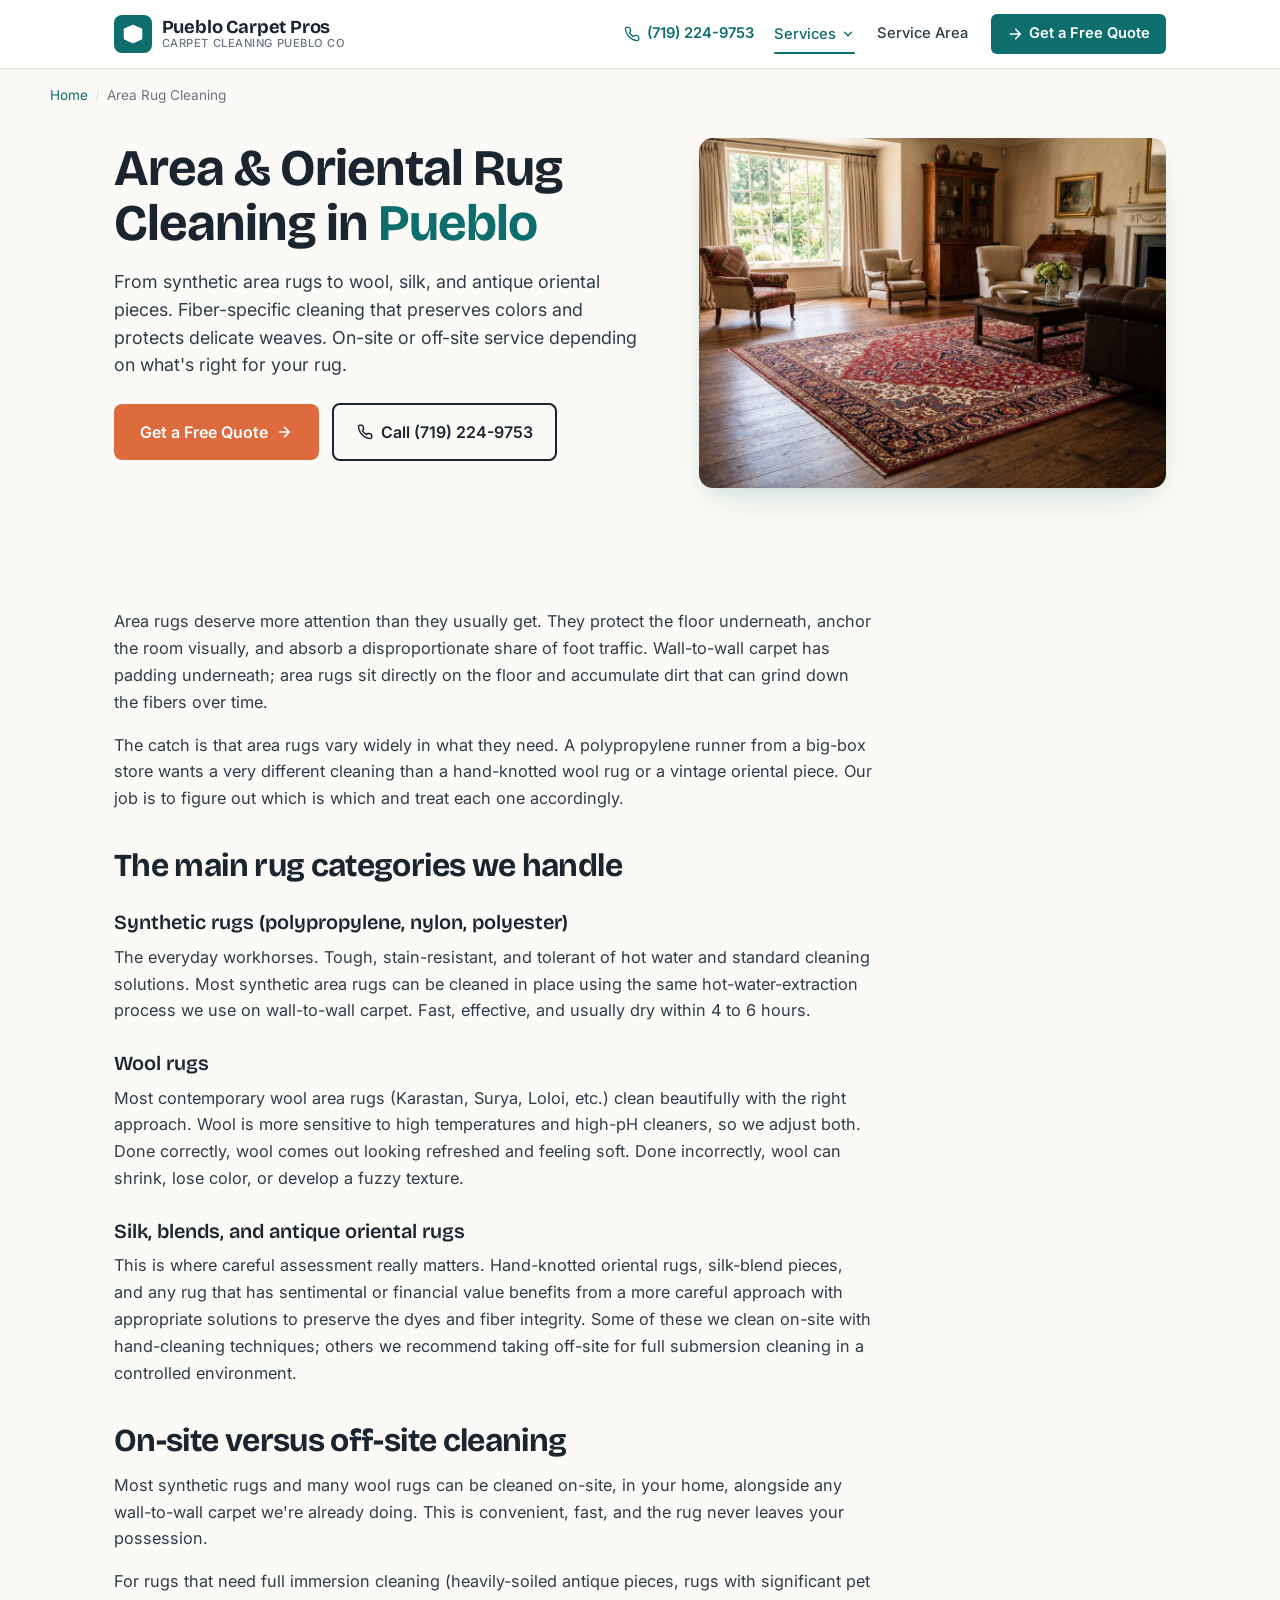
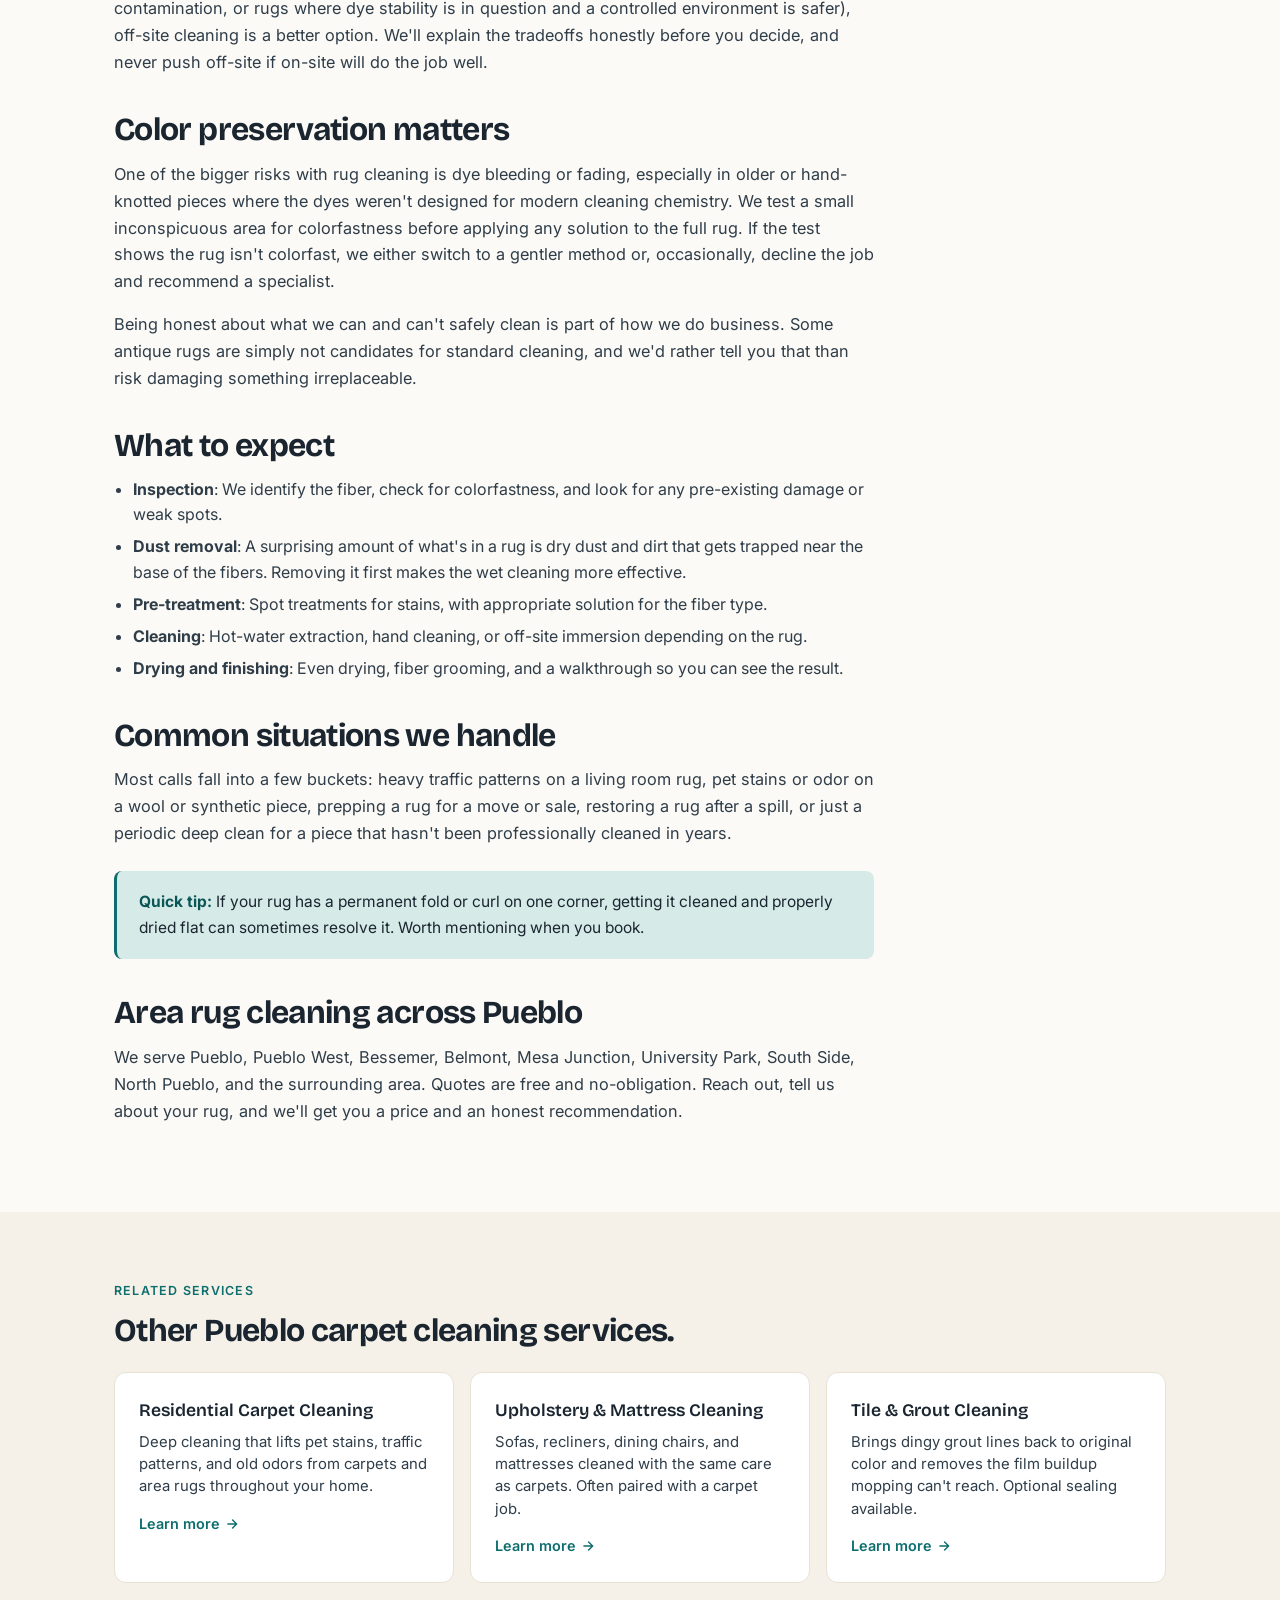
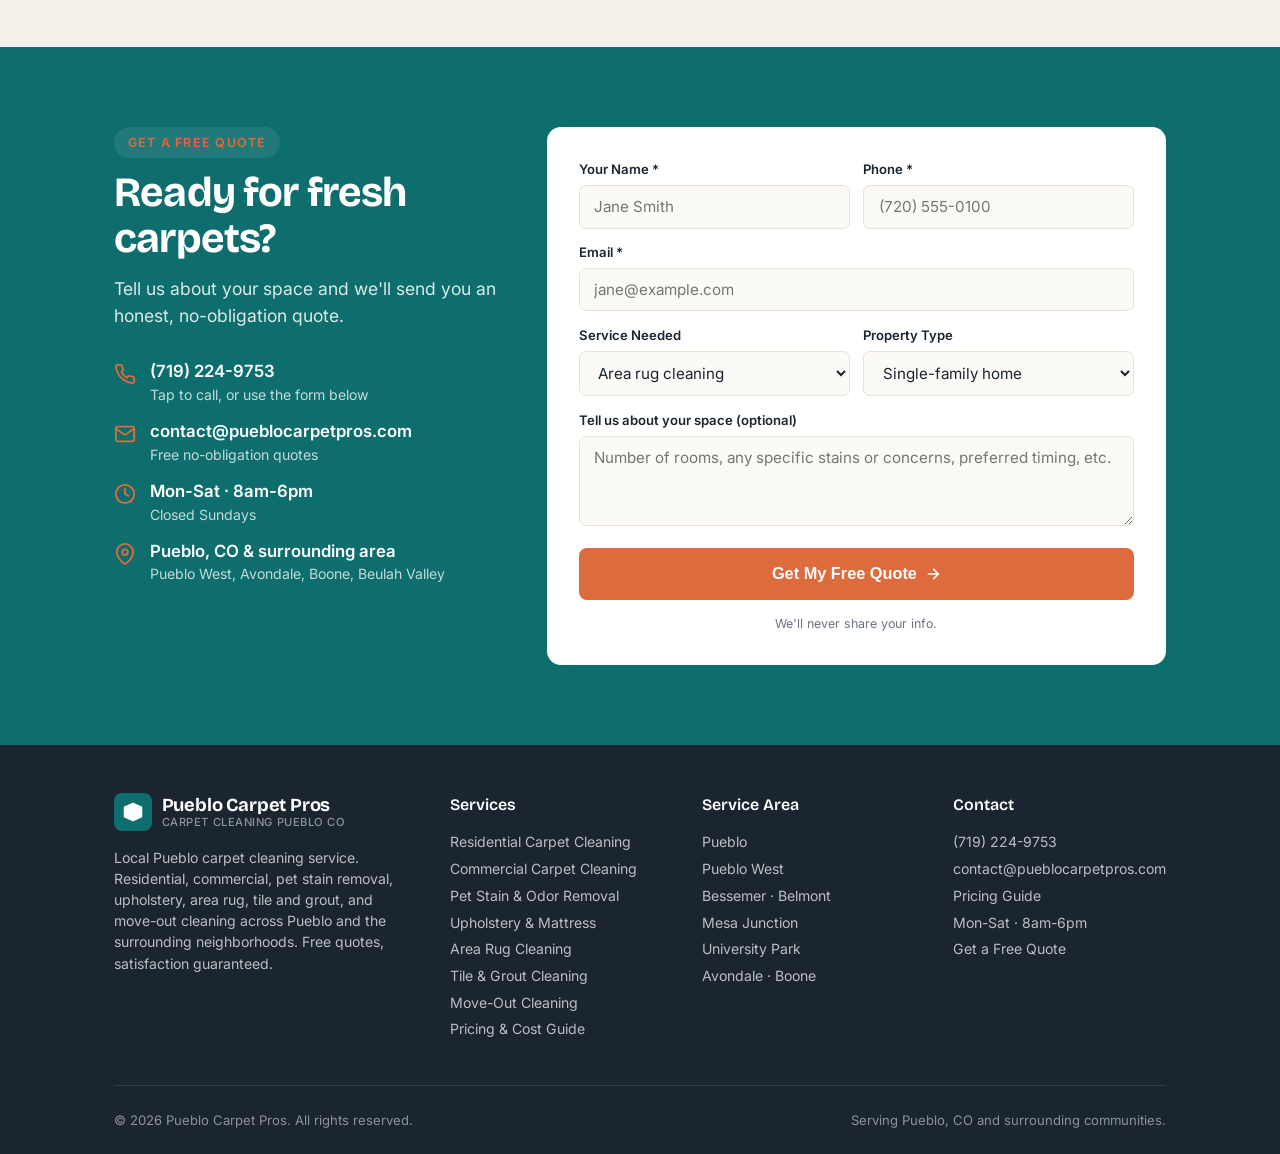
==== commit 1d91172d: "Add phone number (719) 224-9753 across the site - Header: new phone-link with phone icon, sits to th" ====
--- a/area-rug-cleaning-pueblo/index.html
+++ b/area-rug-cleaning-pueblo/index.html
@@ -61,6 +61,7 @@
     "@type": "ProfessionalService",
     "name": "Pueblo Carpet Pros",
     "url": "https://pueblocarpetpros.com/",
+    "telephone": "+1-719-224-9753",
     "email": "contact@pueblocarpetpros.com"
   },
   "areaServed": [
@@ -84,17 +85,22 @@
       </span>
       <span class="logo-text">Pueblo Carpet Pros<small>Carpet Cleaning Pueblo CO</small></span>
     </a>
-    <button class="nav-toggle" aria-label="Toggle menu" aria-expanded="false" aria-controls="primary-nav">
-      <svg class="nav-icon-open" viewBox="0 0 24 24" fill="none" stroke="currentColor" stroke-width="2.2" stroke-linecap="round" stroke-linejoin="round"><line x1="3" y1="6" x2="21" y2="6"/><line x1="3" y1="12" x2="21" y2="12"/><line x1="3" y1="18" x2="21" y2="18"/></svg>
-      <svg class="nav-icon-close" viewBox="0 0 24 24" fill="none" stroke="currentColor" stroke-width="2.2" stroke-linecap="round" stroke-linejoin="round"><line x1="6" y1="6" x2="18" y2="18"/><line x1="6" y1="18" x2="18" y2="6"/></svg>
-    </button>
-    <nav class="header-nav" id="primary-nav">
-      <div class="nav-dropdown">
-        <button class="nav-link nav-dropdown-toggle is-active" aria-expanded="false" aria-haspopup="true">
-          Services
-          <svg class="nav-chevron" viewBox="0 0 24 24" fill="none" stroke="currentColor" stroke-width="2.4" stroke-linecap="round" stroke-linejoin="round"><polyline points="6 9 12 15 18 9"/></svg>
-        </button>
-        <div class="nav-dropdown-menu" role="menu">
+    <div class="header-right">
+      <a href="tel:+17192249753" class="phone-link" aria-label="Call Pueblo Carpet Pros at (719) 224-9753">
+        <svg viewBox="0 0 24 24" fill="none" stroke="currentColor" stroke-width="2" stroke-linecap="round" stroke-linejoin="round"><path d="M22 16.92v3a2 2 0 0 1-2.18 2 19.79 19.79 0 0 1-8.63-3.07 19.5 19.5 0 0 1-6-6 19.79 19.79 0 0 1-3.07-8.67A2 2 0 0 1 4.11 2h3a2 2 0 0 1 2 1.72 12.84 12.84 0 0 0 .7 2.81 2 2 0 0 1-.45 2.11L8.09 9.91a16 16 0 0 0 6 6l1.27-1.27a2 2 0 0 1 2.11-.45 12.84 12.84 0 0 0 2.81.7A2 2 0 0 1 22 16.92z"/></svg>
+        (719) 224-9753
+      </a>
+      <button class="nav-toggle" aria-label="Toggle menu" aria-expanded="false" aria-controls="primary-nav">
+        <svg class="nav-icon-open" viewBox="0 0 24 24" fill="none" stroke="currentColor" stroke-width="2.2" stroke-linecap="round" stroke-linejoin="round"><line x1="3" y1="6" x2="21" y2="6"/><line x1="3" y1="12" x2="21" y2="12"/><line x1="3" y1="18" x2="21" y2="18"/></svg>
+        <svg class="nav-icon-close" viewBox="0 0 24 24" fill="none" stroke="currentColor" stroke-width="2.2" stroke-linecap="round" stroke-linejoin="round"><line x1="6" y1="6" x2="18" y2="18"/><line x1="6" y1="18" x2="18" y2="6"/></svg>
+      </button>
+      <nav class="header-nav" id="primary-nav">
+        <div class="nav-dropdown">
+          <button class="nav-link nav-dropdown-toggle is-active" aria-expanded="false" aria-haspopup="true">
+            Services
+            <svg class="nav-chevron" viewBox="0 0 24 24" fill="none" stroke="currentColor" stroke-width="2.4" stroke-linecap="round" stroke-linejoin="round"><polyline points="6 9 12 15 18 9"/></svg>
+          </button>
+          <div class="nav-dropdown-menu" role="menu">
           <a href="/#residential" role="menuitem" class="">Residential Carpet Cleaning</a>
           <a href="/commercial-carpet-cleaning-pueblo/" role="menuitem" class="">Commercial Carpet Cleaning</a>
           <a href="/pet-stain-removal-pueblo/" role="menuitem" class="">Pet Stain & Odor Removal</a>
@@ -104,14 +110,15 @@
           <a href="/move-out-carpet-cleaning-pueblo/" role="menuitem" class="">Move-Out Carpet Cleaning</a>
           <div class="nav-dropdown-sep"></div>
           <a href="/carpet-cleaning-cost-pueblo/" role="menuitem" class="">Pricing & Cost Guide</a>
-        </div>
-      </div>
-      <a href="/#service-area" class="nav-link">Service Area</a>
-      <a href="#contact" class="phone-btn">
-        <svg viewBox="0 0 24 24" fill="none" stroke="currentColor" stroke-width="2.2" stroke-linecap="round" stroke-linejoin="round"><path d="M5 12h14M13 5l7 7-7 7"/></svg>
-        Get a Free Quote
-      </a>
-    </nav>
+          </div>
+        </div>
+        <a href="/#service-area" class="nav-link">Service Area</a>
+        <a href="#contact" class="phone-btn">
+          <svg viewBox="0 0 24 24" fill="none" stroke="currentColor" stroke-width="2.2" stroke-linecap="round" stroke-linejoin="round"><path d="M5 12h14M13 5l7 7-7 7"/></svg>
+          Get a Free Quote
+        </a>
+      </nav>
+    </div>
   </div>
 </header>
 
@@ -132,9 +139,9 @@
             Get a Free Quote
             <svg width="16" height="16" viewBox="0 0 24 24" fill="none" stroke="currentColor" stroke-width="2.5" stroke-linecap="round" stroke-linejoin="round"><path d="M5 12h14M13 5l7 7-7 7"/></svg>
           </a>
-          <a href="mailto:contact@pueblocarpetpros.com" class="btn-secondary">
-            <svg width="16" height="16" viewBox="0 0 24 24" fill="none" stroke="currentColor" stroke-width="2.2" stroke-linecap="round" stroke-linejoin="round"><path d="M4 4h16c1.1 0 2 .9 2 2v12c0 1.1-.9 2-2 2H4c-1.1 0-2-.9-2-2V6c0-1.1.9-2 2-2z"/><polyline points="22,6 12,13 2,6"/></svg>
-            Email Us
+          <a href="tel:+17192249753" class="btn-secondary">
+            <svg width="16" height="16" viewBox="0 0 24 24" fill="none" stroke="currentColor" stroke-width="2.2" stroke-linecap="round" stroke-linejoin="round"><path d="M22 16.92v3a2 2 0 0 1-2.18 2 19.79 19.79 0 0 1-8.63-3.07 19.5 19.5 0 0 1-6-6 19.79 19.79 0 0 1-3.07-8.67A2 2 0 0 1 4.11 2h3a2 2 0 0 1 2 1.72 12.84 12.84 0 0 0 .7 2.81 2 2 0 0 1-.45 2.11L8.09 9.91a16 16 0 0 0 6 6l1.27-1.27a2 2 0 0 1 2.11-.45 12.84 12.84 0 0 0 2.81.7A2 2 0 0 1 22 16.92z"/></svg>
+            Call (719) 224-9753
           </a>
         </div>
       </div>
@@ -226,6 +233,10 @@
 
       <div class="contact-details">
         <div class="contact-detail">
+          <svg viewBox="0 0 24 24" fill="none" stroke="currentColor" stroke-width="2" stroke-linecap="round" stroke-linejoin="round"><path d="M22 16.92v3a2 2 0 0 1-2.18 2 19.79 19.79 0 0 1-8.63-3.07 19.5 19.5 0 0 1-6-6 19.79 19.79 0 0 1-3.07-8.67A2 2 0 0 1 4.11 2h3a2 2 0 0 1 2 1.72 12.84 12.84 0 0 0 .7 2.81 2 2 0 0 1-.45 2.11L8.09 9.91a16 16 0 0 0 6 6l1.27-1.27a2 2 0 0 1 2.11-.45 12.84 12.84 0 0 0 2.81.7A2 2 0 0 1 22 16.92z"/></svg>
+          <div><strong><a href="tel:+17192249753" style="color:#fff;">(719) 224-9753</a></strong><span>Tap to call, or use the form below</span></div>
+        </div>
+        <div class="contact-detail">
           <svg viewBox="0 0 24 24" fill="none" stroke="currentColor" stroke-width="2" stroke-linecap="round" stroke-linejoin="round"><path d="M4 4h16c1.1 0 2 .9 2 2v12c0 1.1-.9 2-2 2H4c-1.1 0-2-.9-2-2V6c0-1.1.9-2 2-2z"/><polyline points="22,6 12,13 2,6"/></svg>
           <div><strong>contact@pueblocarpetpros.com</strong><span>Free no-obligation quotes</span></div>
         </div>
@@ -252,7 +263,7 @@
         </div>
         <div class="form-field">
           <label for="phone">Phone *</label>
-          <input id="phone" type="tel" name="phone" required placeholder="(719) 555-0100" />
+          <input id="phone" type="tel" name="phone" required placeholder="(720) 555-0100" />
         </div>
       </div>
       <div class="form-row">
@@ -339,6 +350,7 @@
       <div>
         <h4>Contact</h4>
         <ul>
+          <li><a href="tel:+17192249753">(719) 224-9753</a></li>
           <li><a href="mailto:contact@pueblocarpetpros.com">contact@pueblocarpetpros.com</a></li>
           <li><a href="/carpet-cleaning-cost-pueblo/">Pricing Guide</a></li>
           <li>Mon-Sat &middot; 8am-6pm</li>
--- a/styles.css
+++ b/styles.css
@@ -33,6 +33,23 @@
   .logo-text { font-family: var(--serif); font-weight: 700; font-size: 1.15rem; color: var(--ink); letter-spacing: -0.01em; line-height: 1; }
   .logo-text small { display: block; font-family: var(--sans); font-weight: 500; font-size: 0.7rem; color: var(--muted); margin-top: 2px; letter-spacing: 0.05em; text-transform: uppercase; }
 
+  .header-right { display: flex; align-items: center; gap: 1.25rem; }
+
+  .phone-link {
+    display: inline-flex;
+    align-items: center;
+    gap: 0.45rem;
+    font-size: 0.92rem;
+    font-weight: 600;
+    color: var(--brand);
+    text-decoration: none;
+    padding: 0.3rem 0;
+    white-space: nowrap;
+    transition: color 0.15s ease;
+  }
+  .phone-link:hover { color: var(--brand-dark); }
+  .phone-link svg { width: 16px; height: 16px; flex-shrink: 0; }
+
   .nav-toggle { display: none; background: transparent; border: none; padding: 0.4rem; cursor: pointer; color: var(--ink); border-radius: 6px; }
   .nav-toggle:hover { background: var(--surface-2); }
   .nav-toggle svg { width: 26px; height: 26px; display: block; }
@@ -68,28 +85,39 @@
     border-radius: 2px;
   }
 
-  /* Services dropdown */
+  /* Services dropdown — click-to-open, right-aligned to the Services button */
   .nav-dropdown { position: relative; }
-  .nav-chevron { width: 14px; height: 14px; transition: transform 0.18s; }
+  .nav-chevron { width: 14px; height: 14px; transition: transform 0.2s ease; }
   .nav-dropdown-toggle[aria-expanded="true"] .nav-chevron { transform: rotate(180deg); }
   .nav-dropdown-menu {
     position: absolute;
-    top: calc(100% + 0.95rem);
-    left: -0.85rem;
-    min-width: 280px;
+    top: calc(100% + 1rem);
+    right: -0.5rem;
+    left: auto;
+    min-width: 290px;
     background: var(--surface);
     border: 1px solid var(--rule);
     border-radius: 12px;
-    box-shadow: 0 18px 40px -12px rgba(14, 110, 110, 0.18), 0 4px 14px -4px rgba(0,0,0,0.05);
+    box-shadow: 0 22px 45px -14px rgba(14, 110, 110, 0.22), 0 4px 18px -6px rgba(0,0,0,0.07);
     padding: 0.5rem;
     opacity: 0;
     visibility: hidden;
-    transform: translateY(-6px);
-    transition: opacity 0.15s, visibility 0.15s, transform 0.15s;
+    transform: translateY(-8px);
+    transition: opacity 0.16s ease, visibility 0.16s ease, transform 0.18s ease;
     z-index: 110;
   }
-  .nav-dropdown:hover .nav-dropdown-menu,
-  .nav-dropdown:focus-within .nav-dropdown-menu,
+  .nav-dropdown-menu::before {
+    content: '';
+    position: absolute;
+    top: -6px;
+    right: 1.5rem;
+    width: 12px;
+    height: 12px;
+    background: var(--surface);
+    border-top: 1px solid var(--rule);
+    border-left: 1px solid var(--rule);
+    transform: rotate(45deg);
+  }
   .nav-dropdown.is-open .nav-dropdown-menu {
     opacity: 1;
     visibility: visible;
@@ -97,7 +125,7 @@
   }
   .nav-dropdown-menu a {
     display: block;
-    padding: 0.55rem 0.85rem;
+    padding: 0.65rem 0.95rem;
     font-size: 0.93rem;
     color: var(--ink-2);
     border-radius: 7px;
@@ -115,6 +143,8 @@
 
   @media (max-width: 860px) {
     .nav-toggle { display: inline-flex; align-items: center; justify-content: center; }
+    .header-right { gap: 0.65rem; }
+    .phone-link { font-size: 0.95rem; }
     .header-nav {
       position: absolute;
       top: 100%;
@@ -155,16 +185,15 @@
       transform: none;
       display: none;
     }
-    .nav-dropdown:hover .nav-dropdown-menu,
-    .nav-dropdown:focus-within .nav-dropdown-menu { display: none; }
     .nav-dropdown.is-open .nav-dropdown-menu { display: block; }
+    .nav-dropdown-menu::before { display: none; }
     .nav-dropdown-menu a { padding: 0.65rem 0.85rem; font-size: 0.95rem; }
     .nav-dropdown-sep { margin: 0.3rem 0.85rem; }
     .phone-btn { justify-content: center; width: 100%; margin-top: 0.4rem; padding: 0.85rem 1rem; }
   }
 
   /* HERO */
-  .hero { padding: 4rem 0 4.5rem; position: relative; overflow: hidden; }
+  .hero { padding: 2.75rem 0 2rem; position: relative; overflow: hidden; }
   .hero-grid { display: grid; grid-template-columns: 1.1fr 1fr; gap: 3rem; align-items: center; }
   @media (max-width: 820px) { .hero-grid { grid-template-columns: 1fr; gap: 2rem; } }
   .hero-eyebrow { display: inline-block; font-size: 0.78rem; font-weight: 600; color: var(--brand); letter-spacing: 0.1em; text-transform: uppercase; background: var(--brand-tint); padding: 0.35rem 0.85rem; border-radius: 999px; margin-bottom: 1.25rem; }
@@ -187,6 +216,42 @@
   .section-eyebrow { display: inline-block; font-size: 0.78rem; font-weight: 600; color: var(--brand); letter-spacing: 0.1em; text-transform: uppercase; margin-bottom: 0.75rem; }
   h2 { font-family: var(--serif); font-weight: 700; font-size: clamp(1.8rem, 3.5vw, 2.6rem); line-height: 1.1; letter-spacing: -0.02em; color: var(--ink); margin-bottom: 0.85rem; }
   .section-lead { font-size: 1.1rem; color: var(--ink-2); max-width: 720px; line-height: 1.55; margin-bottom: 2rem; }
+
+  /* HERO SERVICES STRIP (visual showcase of services below the hero) */
+  .hero-services { padding: 0 0 3rem; background: var(--bg); }
+  .hsv-grid { display: grid; grid-template-columns: repeat(6, 1fr); gap: 0.85rem; }
+  @media (max-width: 980px) { .hsv-grid { grid-template-columns: repeat(3, 1fr); gap: 0.75rem; } }
+  @media (max-width: 540px) { .hsv-grid { grid-template-columns: repeat(2, 1fr); } }
+  .hsv-card {
+    display: block;
+    text-decoration: none;
+    color: inherit;
+    border-radius: 12px;
+    overflow: hidden;
+    border: 1px solid var(--rule);
+    background: var(--surface);
+    transition: transform 0.2s ease, box-shadow 0.2s ease, border-color 0.2s ease;
+  }
+  .hsv-card:hover {
+    transform: translateY(-3px);
+    border-color: var(--brand);
+    box-shadow: 0 14px 28px -12px rgba(14, 110, 110, 0.2);
+    color: inherit;
+  }
+  .hsv-img { aspect-ratio: 4/3; overflow: hidden; background: var(--surface-2); }
+  .hsv-img img { width: 100%; height: 100%; object-fit: cover; transition: transform 0.45s ease; display: block; }
+  .hsv-card:hover .hsv-img img { transform: scale(1.06); }
+  .hsv-name {
+    display: block;
+    padding: 0.7rem 0.6rem 0.75rem;
+    font-family: var(--serif);
+    font-weight: 600;
+    font-size: 0.92rem;
+    color: var(--ink);
+    text-align: center;
+    line-height: 1.25;
+  }
+  .hsv-card:hover .hsv-name { color: var(--brand); }
 
   /* TRUST BAR */
   .trust-bar { background: var(--surface); border-top: 1px solid var(--rule); border-bottom: 1px solid var(--rule); padding: 1.25rem 0; }
